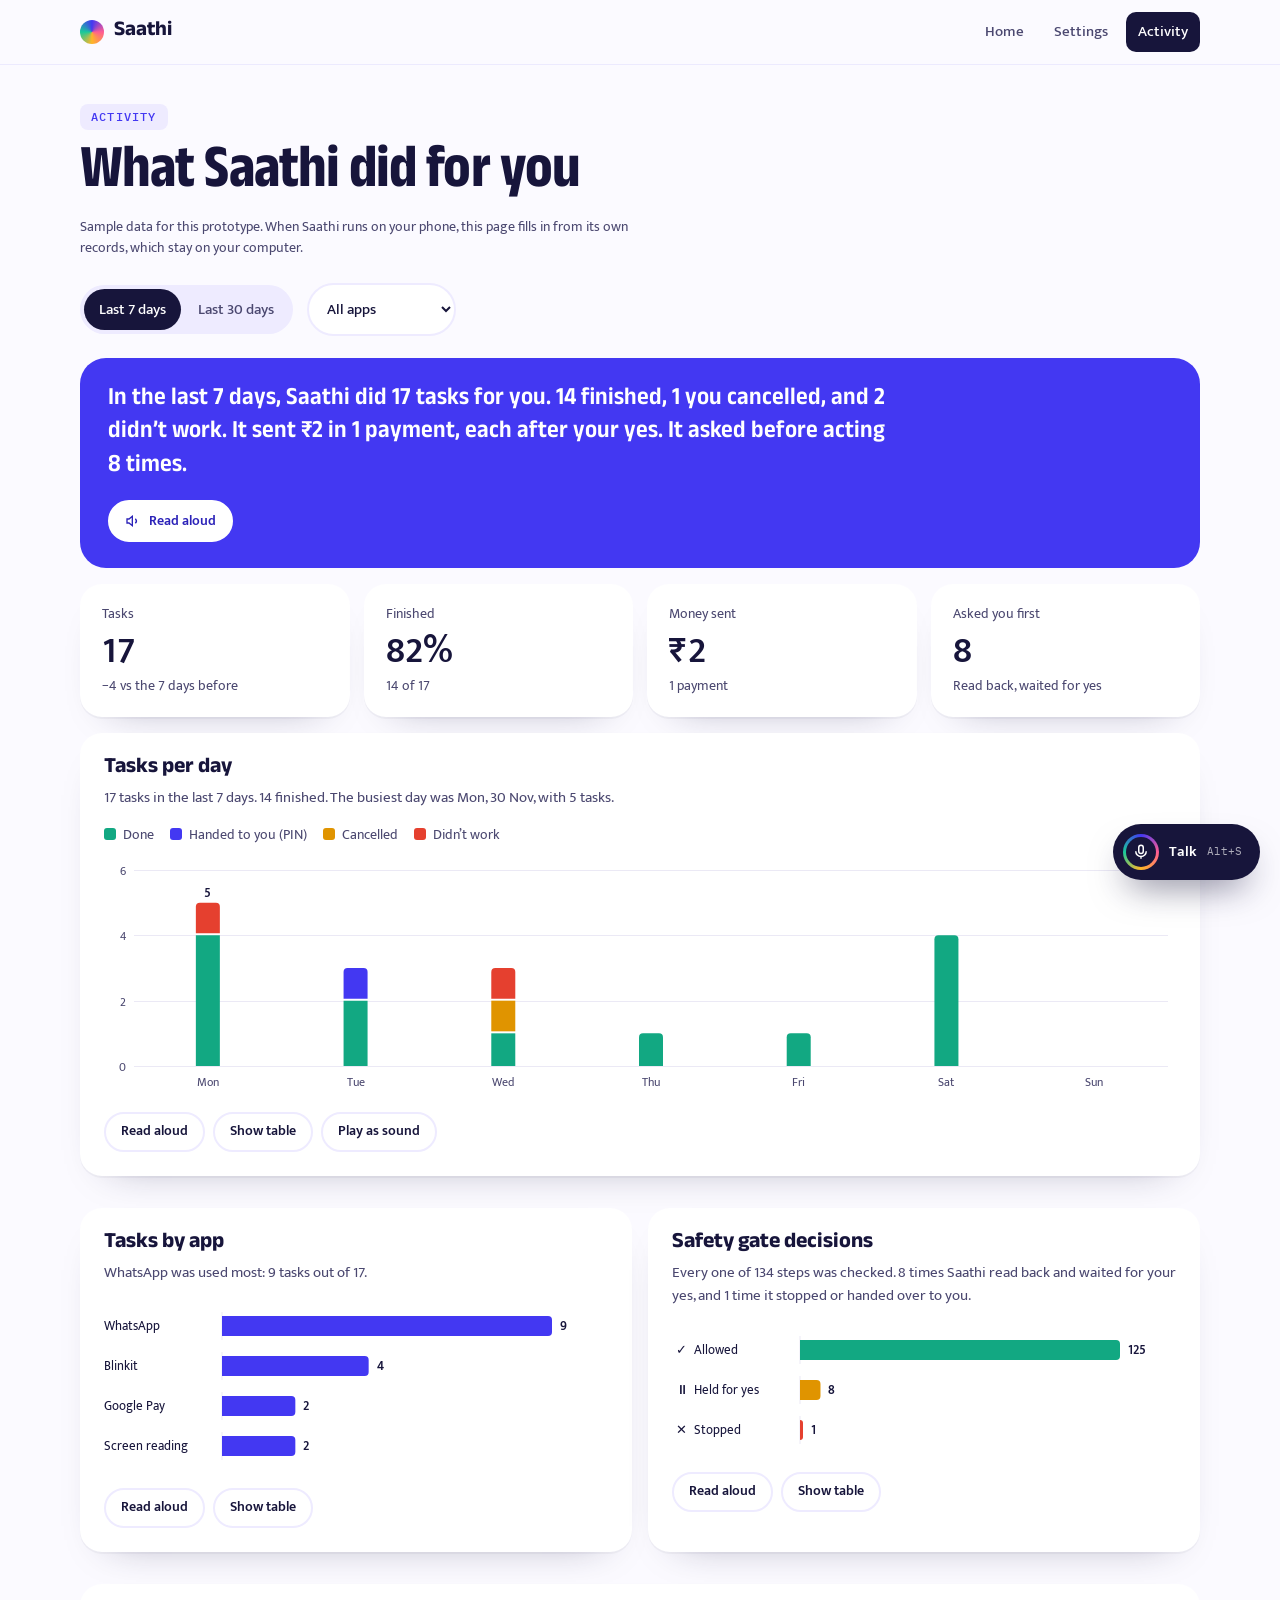
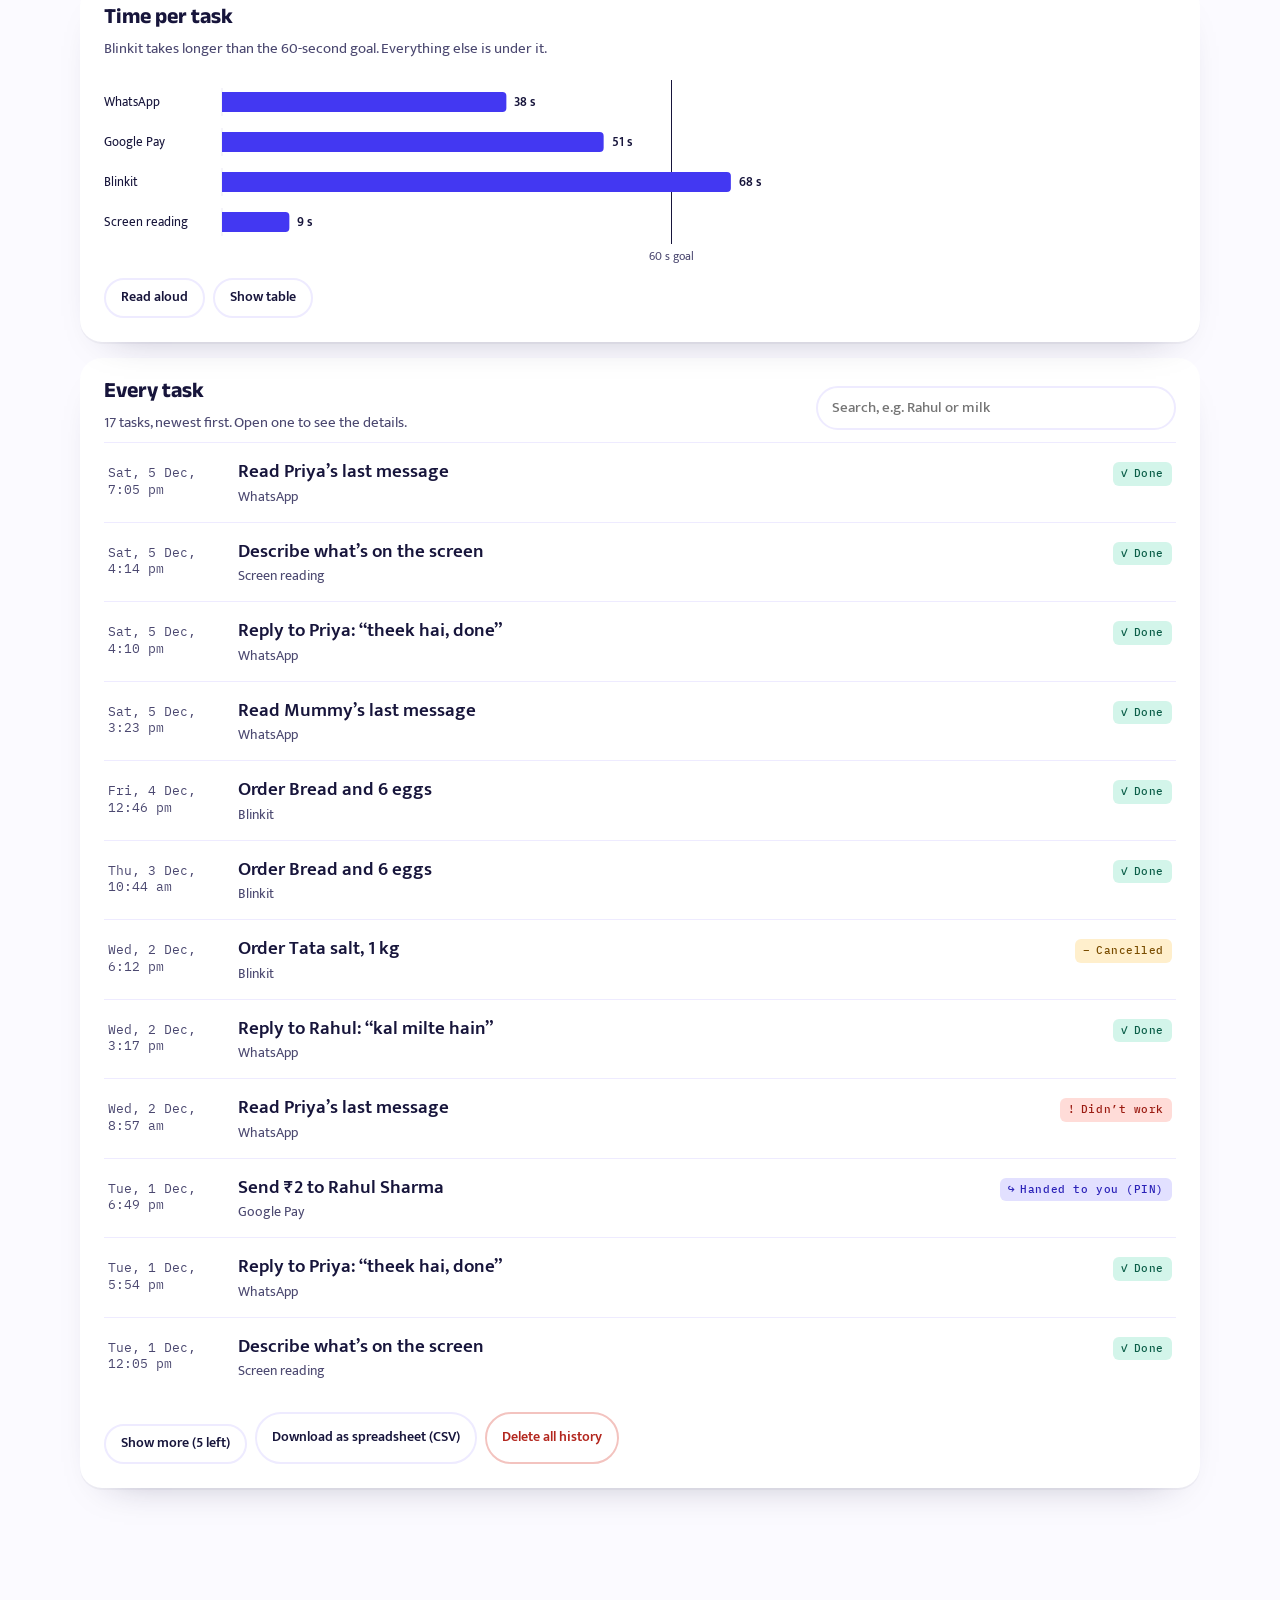
==== site/activity.html @ 5c2c320a "Blinkit cart guard, verbatim read-outs, checkout variants - safety R3: no more ADD / + taps once the" ====
<!doctype html>
<html lang="en">
<head>
<meta charset="utf-8">
<meta name="viewport" content="width=device-width, initial-scale=1">
<title>Saathi Activity</title>
<meta name="description" content="Everything Saathi did for you: tasks, payments, safety checks and time taken, with charts you can read, hear and explore by keyboard.">
<link rel="preconnect" href="https://fonts.googleapis.com">
<link rel="preconnect" href="https://fonts.gstatic.com" crossorigin>
<link href="https://fonts.googleapis.com/css2?family=Anek+Devanagari:wdth,wght@75..125,300..800&family=Mukta:wght@400;500;700&family=IBM+Plex+Mono:wght@400;500&display=swap" rel="stylesheet">
<style>
  :root {
    --paper: #fbfaff; --lilac: #eeebff; --ink: #17153b; --ink-2: #4b4870; --ink-3: #6e6b90;
    --blue: #4338f2; --blue-deep: #2b22b8; --marigold: #ffb627; --pink: #ff5c93; --mint: #19c99a; --coral: #f0473c;
    /* chart roles (validated: dataviz validate_palette.js, light, all checks pass) */
    --surface: #ffffff; --grid: #ebe9f5;
    --o-done: #12a882; --o-handed: #4338f2; --o-cancel: #e09400; --o-failed: #e5402f;
    --s-single: #4338f2;
    --f-display: "Anek Devanagari", "Mukta", system-ui, sans-serif;
    --f-body: "Mukta", system-ui, sans-serif;
    --f-mono: "IBM Plex Mono", ui-monospace, monospace;
    --r: 22px;
    --card-shadow: 0 2px 0 rgba(23,21,59,.04), 0 18px 40px -30px rgba(23,21,59,.4);
  }
  * { box-sizing: border-box; }
  body { margin: 0; background: var(--paper); color: var(--ink); font-family: var(--f-body); font-size: clamp(17px, 0.6vw + 14px, 19px); line-height: 1.55; -webkit-font-smoothing: antialiased; }
  a { color: var(--blue); text-underline-offset: 3px; }
  :focus-visible { outline: 3px solid var(--blue); outline-offset: 3px; border-radius: 8px; }
  [lang="hi"] { font-family: var(--f-display); }
  .sr-only { position: absolute; width: 1px; height: 1px; overflow: hidden; clip: rect(0 0 0 0); white-space: nowrap; }
  .skip { position: absolute; left: 16px; top: -60px; background: var(--ink); color: #fff; padding: 10px 16px; border-radius: 10px; z-index: 50; }
  .skip:focus { top: 12px; }

  header.top { position: sticky; top: 0; z-index: 20; backdrop-filter: blur(14px); -webkit-backdrop-filter: blur(14px); background: rgba(251,250,255,.88); border-bottom: 1px solid rgba(67,56,242,.08); }
  header.top .in { max-width: 1200px; margin: 0 auto; padding: 0 clamp(16px, 4vw, 40px); height: 64px; display: flex; align-items: center; justify-content: space-between; gap: 12px; }
  .mark { display: flex; align-items: center; gap: 10px; text-decoration: none; color: var(--ink); font: 700 1.3rem/1 var(--f-display); }
  .mark .dot { width: 24px; height: 24px; border-radius: 50%; background: conic-gradient(from 0deg, var(--blue), var(--pink), var(--marigold), var(--mint), var(--blue)); }
  .top nav { display: flex; gap: 6px; }
  .top nav a { text-decoration: none; color: var(--ink-2); font-weight: 500; font-size: 0.95rem; padding: 8px 12px; border-radius: 10px; }
  .top nav a:hover { background: var(--lilac); color: var(--ink); }
  .top nav a[aria-current="page"] { background: var(--ink); color: #fff; }

  main { max-width: 1200px; margin: 0 auto; padding: 36px clamp(16px, 4vw, 40px) 120px; }
  .kicker { display: inline-block; font: 500 0.75rem/1 var(--f-mono); letter-spacing: .1em; text-transform: uppercase; padding: 7px 11px; border-radius: 8px; background: var(--lilac); color: var(--blue); margin: 0 0 16px; }
  h1 { font: 700 clamp(2.4rem, 5vw, 3.8rem)/1 var(--f-display); font-variation-settings: "wdth" 84; letter-spacing: -0.015em; margin: 0 0 10px; }
  .proto { font-size: 0.85rem; color: var(--ink-2); margin: 0 0 24px; max-width: 70ch; }

  /* filters: one row, above everything they scope */
  .filters { display: flex; gap: 14px; flex-wrap: wrap; align-items: center; margin: 0 0 22px; }
  fieldset.seg { border: 0; margin: 0; padding: 0; }
  fieldset.seg legend { position: absolute; width: 1px; height: 1px; overflow: hidden; clip: rect(0 0 0 0); }
  .seg-opts { display: inline-flex; background: var(--lilac); border-radius: 999px; padding: 4px; gap: 2px; }
  .seg-opts input { position: absolute; opacity: 0; pointer-events: none; }
  .seg-opts label { padding: 9px 15px; border-radius: 999px; font-size: 0.95rem; font-weight: 500; cursor: pointer; color: var(--ink-2); white-space: nowrap; }
  .seg-opts input:checked + label { background: var(--ink); color: #fff; }
  .seg-opts input:focus-visible + label { outline: 3px solid var(--blue); outline-offset: 2px; }
  select { font: 500 0.95rem/1.2 var(--f-body); padding: 11px 14px; border-radius: 999px; border: 2px solid var(--lilac); background: #fff; color: var(--ink); }

  .btn { display: inline-flex; align-items: center; gap: 8px; font: 600 0.85rem/1 var(--f-body); padding: 11px 15px; border-radius: 999px; cursor: pointer; border: 2px solid var(--lilac); background: #fff; color: var(--ink); text-decoration: none; }
  .btn:hover { border-color: var(--blue); }
  .btn.solid { background: var(--ink); color: #fff; border-color: var(--ink); }
  .btn.on-blue { background: #fff; color: var(--blue-deep); border-color: #fff; }
  .btn.danger { color: #b3261e; border-color: #f3c3bf; }
  .btn[aria-pressed="true"] { background: var(--ink); color: #fff; border-color: var(--ink); }
  .btn svg { width: 16px; height: 16px; flex: none; }

  /* summary + tiles */
  .summary { background: var(--blue); color: #fff; border-radius: 26px; padding: 26px 28px; display: grid; gap: 16px; margin-bottom: 16px; }
  .summary p { margin: 0; font: 600 clamp(1.2rem, 2.1vw, 1.55rem)/1.35 var(--f-display); font-variation-settings: "wdth" 92; max-width: 60ch; }
  .tiles { display: grid; grid-template-columns: repeat(4, 1fr); gap: 14px; margin-bottom: 16px; }
  .tile { background: #fff; border-radius: var(--r); box-shadow: var(--card-shadow); padding: 20px 22px; }
  .tile .lbl { font-size: 0.85rem; color: var(--ink-2); }
  .tile .val { font: 600 2.3rem/1.1 var(--f-body); margin: 6px 0 4px; }
  .tile .delta { font-size: 0.85rem; color: var(--ink-2); }

  /* chart cards */
  .grid2 { display: grid; grid-template-columns: 1fr 1fr; gap: 16px; }
  .card { background: var(--surface); border-radius: var(--r); box-shadow: var(--card-shadow); padding: 24px; margin-bottom: 16px; min-width: 0; }
  .card.wide { grid-column: 1 / -1; }
  .card h2 { font: 700 1.35rem/1.15 var(--f-display); margin: 0 0 4px; }
  .card .take { margin: 0 0 16px; color: var(--ink-2); font-size: 0.95rem; }
  .legend { display: flex; flex-wrap: wrap; gap: 16px; margin: 0 0 10px; font-size: 0.85rem; color: var(--ink-2); padding: 0; list-style: none; }
  .legend i { display: inline-block; width: 12px; height: 12px; border-radius: 3px; margin-right: 7px; vertical-align: -1px; }
  .chart { position: relative; }
  .chart svg { display: block; width: 100%; height: auto; overflow: visible; }
  .chart svg:focus-visible { outline: 3px solid var(--blue); outline-offset: 6px; }
  .chart text { font-family: var(--f-body); fill: var(--ink-2); font-size: 12px; }
  .chart text.val { fill: var(--ink); font-weight: 600; font-size: 13px; paint-order: stroke; stroke: var(--surface); stroke-width: 4px; stroke-linejoin: round; }
  .chart text.cat { fill: var(--ink); font-size: 13px; }
  .chart .hit { fill: transparent; cursor: default; }
  .chart .band-hl { fill: var(--lilac); opacity: 0; }
  .chart .band-hl.on { opacity: 1; }
  .actions { display: flex; gap: 8px; flex-wrap: wrap; margin-top: 16px; }
  .empty { padding: 32px 0; text-align: center; color: var(--ink-2); }

  table.data { width: 100%; border-collapse: collapse; margin-top: 14px; font-size: 0.95rem; font-variant-numeric: tabular-nums; }
  table.data th, table.data td { text-align: left; padding: 8px 10px 8px 0; border-top: 1px solid var(--lilac); }
  table.data th { font: 500 0.7rem/1 var(--f-mono); letter-spacing: .06em; text-transform: uppercase; color: var(--ink-2); }
  table.data td.num, table.data th.num { text-align: right; }
  .tbl-wrap { overflow-x: auto; }

  .tip { position: absolute; pointer-events: none; z-index: 5; background: var(--ink); color: #fff; border-radius: 12px; padding: 10px 12px; font-size: 0.85rem; line-height: 1.35; min-width: 150px; box-shadow: 0 14px 30px -14px rgba(23,21,59,.6); opacity: 0; transition: opacity .12s ease; }
  .tip.on { opacity: 1; }
  .tip .t-h { font-weight: 600; margin-bottom: 4px; color: #d9d6ff; font-size: 0.75rem; }
  .tip .t-r { display: flex; align-items: center; gap: 8px; }
  .tip .t-r b { min-width: 2ch; text-align: right; font-weight: 700; }
  .tip .t-r i { width: 12px; height: 2px; border-radius: 1px; display: inline-block; }

  /* status rows */
  .status-row .ic { font-weight: 700; }

  /* log */
  .log-head { display: flex; gap: 12px; flex-wrap: wrap; align-items: center; justify-content: space-between; margin-bottom: 8px; }
  .log-head input { font: 500 0.95rem/1.2 var(--f-body); padding: 11px 14px; border-radius: 999px; border: 2px solid var(--lilac); min-width: 0; flex: 1 1 240px; max-width: 360px; }
  .log-head input:focus-visible { outline: none; border-color: var(--blue); box-shadow: 0 0 0 3px rgba(67,56,242,.25); }
  ol.log { list-style: none; margin: 0; padding: 0; }
  ol.log > li { border-top: 1px solid var(--lilac); }
  ol.log details summary { list-style: none; cursor: pointer; display: grid; grid-template-columns: 116px 1fr auto; gap: 14px; align-items: baseline; padding: 14px 4px; border-radius: 10px; }
  ol.log details summary::-webkit-details-marker { display: none; }
  ol.log details summary:hover { background: var(--paper); }
  ol.log time { font: 400 0.8rem/1.3 var(--f-mono); color: var(--ink-2); }
  .what b { font-weight: 600; }
  .what small { display: block; color: var(--ink-2); font-size: 0.85rem; }
  .res { font: 500 0.7rem/1 var(--f-mono); letter-spacing: .05em; padding: 6px 8px; border-radius: 6px; white-space: nowrap; display: inline-flex; gap: 5px; align-items: center; }
  .r-done { background: #d3f5ea; color: #0b5e48; }
  .r-handed { background: #e2e0ff; color: #2b22b8; }
  .r-cancelled { background: #ffefcc; color: #7a4d00; }
  .r-failed { background: #ffdcd8; color: #9b1c12; }
  .detail { margin: 0 0 14px 130px; padding: 14px 18px; background: var(--paper); border-radius: 14px; font-size: 0.95rem; display: grid; gap: 6px; }
  .detail p { margin: 0; }
  .detail span { color: var(--ink-2); }
  .more { margin-top: 12px; }

  dialog { border: 0; border-radius: 26px; padding: 30px; max-width: 460px; width: calc(100vw - 32px); color: var(--ink); box-shadow: 0 40px 80px -30px rgba(23,21,59,.6); }
  dialog::backdrop { background: rgba(23,21,59,.45); }
  dialog h2 { font: 700 1.7rem/1.1 var(--f-display); margin: 0 0 8px; }
  dialog p { color: var(--ink-2); margin: 0 0 22px; }
  dialog .row { display: flex; gap: 10px; flex-wrap: wrap; }

  @media (max-width: 960px) { .tiles { grid-template-columns: 1fr 1fr; } .grid2 { grid-template-columns: 1fr; } }
  @media (max-width: 640px) {
    .top nav a { padding: 8px 9px; font-size: 0.85rem; }
    ol.log details summary { grid-template-columns: 1fr auto; }
    ol.log time { grid-column: 1 / -1; }
    .detail { margin-left: 0; }
  }
  @media (prefers-reduced-motion: reduce) { *, *::before, *::after { transition: none !important; } }
</style>
</head>
<body>
<a class="skip" href="#main">Skip to activity</a>
<header class="top">
  <div class="in">
    <a class="mark" href="index.html"><span class="dot" aria-hidden="true"></span>Saathi</a>
    <nav aria-label="Pages">
      <a href="index.html">Home</a>
      <a href="settings.html">Settings</a>
      <a href="activity.html" aria-current="page">Activity</a>
    </nav>
  </div>
</header>

<main id="main">
  <p class="kicker">Activity</p>
  <h1>What Saathi did for you</h1>
  <p class="proto">Sample data for this prototype. When Saathi runs on your phone, this page fills in from its own records, which stay on your computer.</p>

  <div class="filters" role="group" aria-label="Filters for everything on this page">
    <fieldset class="seg">
      <legend>Time range</legend>
      <div class="seg-opts">
        <input type="radio" name="range" id="r7" value="7" checked><label for="r7">Last 7 days</label>
        <input type="radio" name="range" id="r30" value="30"><label for="r30">Last 30 days</label>
      </div>
    </fieldset>
    <label class="sr-only" for="appFilter">App</label>
    <select id="appFilter">
      <option value="all">All apps</option>
      <option>WhatsApp</option>
      <option>Google Pay</option>
      <option>Blinkit</option>
      <option>Screen reading</option>
    </select>
  </div>

  <div id="content">
    <div class="summary">
      <p id="summary"></p>
      <div><button class="btn on-blue" type="button" id="readSummary">
        <svg viewBox="0 0 24 24" fill="none" stroke="currentColor" stroke-width="2" aria-hidden="true"><path d="M11 5 6 9H3v6h3l5 4V5z"/><path d="M15.5 8.5a5 5 0 0 1 0 7"/></svg>
        Read aloud</button></div>
    </div>

    <div class="tiles" id="tiles"></div>

    <div class="grid2">
      <section class="card wide" aria-labelledby="c1-h">
        <h2 id="c1-h">Tasks per day</h2>
        <p class="take" id="c1-take"></p>
        <ul class="legend" id="c1-legend" aria-label="Legend"></ul>
        <div class="chart" id="c1"></div>
        <p class="sr-only" aria-live="polite" id="c1-live"></p>
        <div class="actions">
          <button class="btn" type="button" data-read="c1">Read aloud</button>
          <button class="btn" type="button" data-table="c1" aria-expanded="false">Show table</button>
          <button class="btn" type="button" id="sonify" aria-pressed="false">Play as sound</button>
        </div>
        <div class="tbl-wrap" id="c1-table" hidden></div>
      </section>

      <section class="card" aria-labelledby="c2-h">
        <h2 id="c2-h">Tasks by app</h2>
        <p class="take" id="c2-take"></p>
        <div class="chart" id="c2"></div>
        <div class="actions">
          <button class="btn" type="button" data-read="c2">Read aloud</button>
          <button class="btn" type="button" data-table="c2" aria-expanded="false">Show table</button>
        </div>
        <div class="tbl-wrap" id="c2-table" hidden></div>
      </section>

      <section class="card" aria-labelledby="c3-h">
        <h2 id="c3-h">Safety gate decisions</h2>
        <p class="take" id="c3-take"></p>
        <div class="chart" id="c3"></div>
        <div class="actions">
          <button class="btn" type="button" data-read="c3">Read aloud</button>
          <button class="btn" type="button" data-table="c3" aria-expanded="false">Show table</button>
        </div>
        <div class="tbl-wrap" id="c3-table" hidden></div>
      </section>

      <section class="card wide" aria-labelledby="c4-h">
        <h2 id="c4-h">Time per task</h2>
        <p class="take" id="c4-take"></p>
        <div class="chart" id="c4"></div>
        <div class="actions">
          <button class="btn" type="button" data-read="c4">Read aloud</button>
          <button class="btn" type="button" data-table="c4" aria-expanded="false">Show table</button>
        </div>
        <div class="tbl-wrap" id="c4-table" hidden></div>
      </section>
    </div>

    <section class="card" aria-labelledby="log-h" id="log">
      <div class="log-head">
        <div><h2 id="log-h">Every task</h2><p class="take" id="log-take" style="margin:0"></p></div>
        <label class="sr-only" for="search">Search tasks</label>
        <input type="search" id="search" placeholder="Search, e.g. Rahul or milk">
      </div>
      <ol class="log" id="logList"></ol>
      <div class="actions">
        <button class="btn more" type="button" id="moreBtn">Show more</button>
        <button class="btn" type="button" id="csvBtn">Download as spreadsheet (CSV)</button>
        <button class="btn danger" type="button" id="deleteBtn">Delete all history</button>
      </div>
    </section>
  </div>

  <div id="emptyAll" class="card empty" hidden>
    <h2 style="margin-bottom:8px">No activity yet</h2>
    <p>Ask Saathi to do something, like “Mummy ka last message padho”, and it will show up here.</p>
    <p><button class="btn" type="button" id="restore">Bring back the sample data (prototype only)</button></p>
  </div>
</main>

<div class="tip" id="tip" aria-hidden="true"></div>

<dialog id="confirm" aria-labelledby="cTitle" aria-describedby="cBody">
  <h2 id="cTitle"></h2>
  <p id="cBody"></p>
  <div class="row">
    <button class="btn" type="button" id="cNo" autofocus>Cancel</button>
    <button class="btn solid" type="button" id="cYes">Yes, delete</button>
  </div>
</dialog>

<script src="voice.js"></script>
<script>
(() => {
  /* ================= sample data (deterministic, labelled as sample on the page) ================= */
  function rng(seed) { return () => { seed |= 0; seed = seed + 0x6D2B79F5 | 0; let t = Math.imul(seed ^ seed >>> 15, 1 | seed); t = t + Math.imul(t ^ t >>> 7, 61 | t) ^ t; return ((t ^ t >>> 14) >>> 0) / 4294967296; }; }
  const R = rng(47);
  const pick = a => a[Math.floor(R() * a.length)];
  const between = (a, b) => Math.round(a + R() * (b - a));
  const R2 = rng(108);                 // separate stream for outcomes, so they don't correlate with task choice
  const roll = p => R2() < p;

  const KINDS = [
    { app: 'WhatsApp', kind: 'read', w: 30, steps: [4, 8], secs: [22, 45],
      make: () => { const n = pick(['Mummy', 'Rahul', 'Priya', 'Office group']); return { said: n === 'Office group' ? 'Office group mein kya aaya?' : `${n} ka last message padho`, what: n === 'Office group' ? 'Read new messages in the office group' : `Read ${n}’s last message` }; } },
    { app: 'WhatsApp', kind: 'reply', w: 16, steps: [7, 12], secs: [35, 62], hold: true,
      make: () => { const [n, m] = pick([['Mummy', 'main 7 baje aaunga'], ['Rahul', 'kal milte hain'], ['Priya', 'theek hai, done']]); return { said: `${n} ko reply karo: ${m}`, what: `Reply to ${n}: “${m}”`, readback: `${n} ko bhej rahe hain: “${m}”. Confirm?` }; } },
    { app: 'Google Pay', kind: 'pay', w: 12, steps: [8, 14], secs: [40, 75], hold: true, pin: true,
      make: () => { const [n, a] = pick([['Rahul Sharma', 1], ['Priya Verma', 5], ['Ramesh (milkman)', 10], ['Rahul Sharma', 2]]); return { said: `${n.split(' ')[0]} ko ${a} rupaye bhejo`, what: `Send ₹${a} to ${n}`, readback: `₹${a} ${n} ko bhej rahe hain. Confirm?`, amount: a }; } },
    { app: 'Blinkit', kind: 'order', w: 9, steps: [10, 18], secs: [55, 100], hold: true,
      make: () => { const [it, p, hi] = pick([['Amul milk, 1 litre', 68, 'Amul doodh 1 litre mangao'], ['Bread and 6 eggs', 95, 'Bread aur ande mangao'], ['Potatoes, 1 kg', 42, 'Aloo 1 kilo mangao'], ['Tata salt, 1 kg', 28, 'Namak mangao']]); return { said: hi, what: `Order ${it}`, readback: `${it}, total ₹${p}. Order karein?`, orderTotal: p }; } },
    { app: 'Screen reading', kind: 'summary', w: 10, steps: [1, 2], secs: [6, 12],
      make: () => ({ said: pick(['Screen pe kya hai?', 'What’s on my screen?']), what: 'Describe what’s on the screen' }) },
  ];
  const WSUM = KINDS.reduce((s, k) => s + k.w, 0);
  const pickKind = () => { let x = R() * WSUM; for (const k of KINDS) { if ((x -= k.w) < 0) return k; } return KINDS[0]; };

  function makeTasks() {
    const now = new Date(), out = [];
    for (let d = 29; d >= 0; d--) {
      const day = new Date(now.getFullYear(), now.getMonth(), now.getDate() - d);
      let count = between(1, 5) + (day.getDay() === 0 || day.getDay() === 6 ? 1 : 0);
      for (let i = 0; i < count; i++) {
        const ts = new Date(day.getTime() + (8 * 60 + between(0, 13 * 60 + 30)) * 60000);
        if (ts > now) continue;
        const k = pickKind(), base = k.make();
        let outcome;
        if (k.kind === 'read' || k.kind === 'summary') outcome = roll(0.92) ? 'done' : 'failed';
        else if (k.kind === 'reply') outcome = roll(0.82) ? 'done' : roll(0.67) ? 'cancelled' : 'failed';
        else if (k.kind === 'pay') outcome = roll(0.8) ? 'handed' : roll(0.75) ? 'cancelled' : 'failed';
        else outcome = roll(0.6) ? 'done' : roll(0.75) ? 'cancelled' : 'failed';
        const steps = between(...k.steps);
        const holds = k.hold && outcome !== 'failed' ? 1 : 0;
        let stops = k.pin && outcome === 'handed' ? 1 : 0;
        let stopNote = k.pin && outcome === 'handed' ? 'PIN screen: handed to you (R8)' : '';
        if (roll(0.04)) { stops++; stopNote = stopNote || 'Blocked a tap on “Delete” you didn’t ask for (R10)'; }
        out.push({
          ts, app: k.app, kind: k.kind, ...base, outcome, steps,
          secs: outcome === 'failed' ? between(k.secs[0], k.secs[1]) + 10 : between(...k.secs),
          holds, stops, allowed: Math.max(0, steps - holds - stops), stopNote,
          answer: holds ? (outcome === 'cancelled' ? pick(['“nahi”', 'unclear, asked again, then cancelled']) : '“haan”') : '',
          amount: outcome === 'handed' ? base.amount || 0 : 0,
        });
      }
    }
    return out.sort((a, b) => b.ts - a.ts);
  }
  const ALL_TASKS = makeTasks();

  /* ================= state, filters ================= */
  const KEY = 'saathi-settings-v1';
  const loadSettings = () => { try { return JSON.parse(localStorage.getItem(KEY)) || {}; } catch (e) { return {}; } };
  const saveSettings = s => { try { localStorage.setItem(KEY, JSON.stringify(s)); } catch (e) {} };
  let historyOn = loadSettings().history !== false;

  const OUT = [
    { key: 'done', label: 'Done', color: 'var(--o-done)', icon: '✓' },
    { key: 'handed', label: 'Handed to you (PIN)', color: 'var(--o-handed)', icon: '↪' },
    { key: 'cancelled', label: 'Cancelled', color: 'var(--o-cancel)', icon: '–' },
    { key: 'failed', label: 'Didn’t work', color: 'var(--o-failed)', icon: '!' },
  ];
  const OUT_BY = Object.fromEntries(OUT.map(o => [o.key, o]));
  const APPS = ['WhatsApp', 'Google Pay', 'Blinkit', 'Screen reading'];
  let range = 7, appSel = 'all';
  const dayStart = d => new Date(d.getFullYear(), d.getMonth(), d.getDate());
  const today = dayStart(new Date());
  const days = n => Array.from({ length: n }, (_, i) => new Date(today.getFullYear(), today.getMonth(), today.getDate() - (n - 1 - i)));
  const inRange = (t, n, offset = 0) => { const start = new Date(today.getFullYear(), today.getMonth(), today.getDate() - (n - 1) - offset); const end = new Date(today.getFullYear(), today.getMonth(), today.getDate() + 1 - offset); return t.ts >= start && t.ts < end; };
  const filtered = (offset = 0) => historyOn ? ALL_TASKS.filter(t => inRange(t, range, offset) && (appSel === 'all' || t.app === appSel)) : [];
  const fmtDay = d => d.toLocaleDateString('en-IN', { weekday: 'short', day: 'numeric', month: 'short' });
  const fmtDayShort = d => range === 7 ? d.toLocaleDateString('en-IN', { weekday: 'short' }) : d.toLocaleDateString('en-IN', { day: 'numeric', month: 'short' });
  const fmtTime = d => d.toLocaleTimeString('en-IN', { hour: 'numeric', minute: '2-digit' });
  const median = a => { if (!a.length) return 0; const s = [...a].sort((x, y) => x - y), m = s.length >> 1; return s.length % 2 ? s[m] : Math.round((s[m - 1] + s[m]) / 2); };
  const plural = (n, w) => `${n} ${w}${n === 1 ? '' : 's'}`;
  const rangeWords = () => range === 7 ? 'in the last 7 days' : 'in the last 30 days';

  /* ================= svg helpers ================= */
  const NS = 'http://www.w3.org/2000/svg';
  const el = (tag, attrs = {}, parent) => { const e = document.createElementNS(NS, tag); for (const k in attrs) e.setAttribute(k, attrs[k]); if (parent) parent.appendChild(e); return e; };
  const txt = (parent, x, y, s, cls, anchor = 'start') => { const t = el('text', { x, y, class: cls || '', 'text-anchor': anchor }, parent); t.textContent = s; return t; };
  // bar with a 4px rounded data-end, square at the baseline
  function colPath(x, y, w, h, r, roundTop) { r = Math.min(r, h, w / 2); if (!roundTop || h <= 0) return `M${x},${y}h${w}v${h}h${-w}z`; return `M${x},${y + h}V${y + r}Q${x},${y} ${x + r},${y}H${x + w - r}Q${x + w},${y} ${x + w},${y + r}V${y + h}Z`; }
  function barPath(x, y, w, h, r) { r = Math.min(r, w, h / 2); if (w <= 0) return ''; return `M${x},${y}H${x + w - r}Q${x + w},${y} ${x + w},${y + r}V${y + h - r}Q${x + w},${y + h} ${x + w - r},${y + h}H${x}Z`; }

  const tip = document.getElementById('tip');
  function showTip(container, x, y, head, rows) {
    tip.innerHTML = '';
    const h = document.createElement('div'); h.className = 't-h'; h.textContent = head; tip.appendChild(h);
    rows.forEach(r => { const d = document.createElement('div'); d.className = 't-r'; const b = document.createElement('b'); b.textContent = r.v; const i = document.createElement('i'); i.style.background = r.c || 'transparent'; const s = document.createElement('span'); s.textContent = r.l; d.append(b, i, s); tip.appendChild(d); });
    const box = container.getBoundingClientRect();
    tip.classList.add('on');
    const tw = tip.offsetWidth, th = tip.offsetHeight;
    let left = box.left + scrollX + x + 14, top = box.top + scrollY + y - th - 10;
    if (left + tw > scrollX + document.documentElement.clientWidth - 8) left = box.left + scrollX + x - tw - 14;
    if (top < scrollY + 70) top = box.top + scrollY + y + 14;
    tip.style.left = left + 'px'; tip.style.top = top + 'px';
  }
  const hideTip = () => tip.classList.remove('on');

  function tableHTML(cols, rows) {
    const t = document.createElement('table'); t.className = 'data';
    const thead = t.createTHead().insertRow();
    cols.forEach((c, i) => { const th = document.createElement('th'); th.scope = 'col'; th.textContent = c; if (i) th.className = 'num'; thead.appendChild(th); });
    const tb = t.createTBody();
    rows.forEach(r => { const tr = tb.insertRow(); r.forEach((v, i) => { const td = tr.insertCell(); td.textContent = v; if (i) td.className = 'num'; }); });
    return t;
  }

  /* ================= chart 1: tasks per day, stacked by outcome ================= */
  const readText = {};
  let dayTotals = [];
  function chart1(tasks) {
    const box = document.getElementById('c1'); box.innerHTML = '';
    const ds = days(range);
    const data = ds.map(d => { const row = { d, total: 0 }; OUT.forEach(o => row[o.key] = 0); tasks.forEach(t => { if (dayStart(t.ts).getTime() === d.getTime()) { row[t.outcome]++; row.total++; } }); return row; });
    dayTotals = data.map(r => r.total);
    const W = Math.max(300, box.clientWidth), H = 240, m = { t: 14, r: 8, b: 30, l: 30 };
    const svg = el('svg', { viewBox: `0 0 ${W} ${H}`, width: W, height: H, role: 'group', tabindex: 0, 'aria-label': `Tasks per day chart, ${rangeWords()}. Use the left and right arrow keys to hear each day.` }, box);
    const iw = W - m.l - m.r, ih = H - m.t - m.b;
    const peakV = Math.max(1, ...data.map(r => r.total));
    const stepV = Math.max(1, Math.ceil(peakV / 4));          // whole-number ticks
    const max = stepV * Math.ceil(peakV / stepV);
    const y = v => m.t + ih - (v / max) * ih;
    for (let v = 0; v <= max; v += stepV) { const yy = Math.round(y(v)) + 0.5; el('line', { x1: m.l, x2: W - m.r, y1: yy, y2: yy, stroke: 'var(--grid)', 'stroke-width': 1 }, svg); txt(svg, m.l - 8, yy + 4, String(v), '', 'end'); }
    const band = iw / data.length, bw = Math.min(24, band * 0.62);
    const hls = [];
    data.forEach((r, i) => {
      const cx = m.l + band * i + band / 2;
      const hl = el('rect', { x: m.l + band * i + 1, y: m.t, width: band - 2, height: ih, rx: 6, class: 'band-hl' }, svg); hls.push(hl);
      let acc = 0;
      const segs = OUT.filter(o => r[o.key] > 0);
      segs.forEach((o, si) => {
        const h0 = (r[o.key] / max) * ih;
        const top = si === segs.length - 1;
        const yTop = y(acc + r[o.key]);
        const gap = si > 0 ? 2 : 0;   // 2px surface gap between stacked segments
        el('path', { d: colPath(cx - bw / 2, yTop, bw, Math.max(0, h0 - gap), 4, top), fill: o.color }, svg);
        acc += r[o.key];
      });
      const every = range === 7 ? 1 : 5;
      if (i % every === 0 || i === data.length - 1) txt(svg, cx, H - 10, fmtDayShort(r.d), '', 'middle');
    });
    // label the busiest day only (selective direct label)
    const peak = data.reduce((a, b) => (b.total > a.total ? b : a), data[0]);
    if (peak.total) { const pi = data.indexOf(peak); txt(svg, m.l + band * pi + band / 2, y(peak.total) - 6, String(peak.total), 'val', 'middle'); }
    const rowsFor = r => [{ v: r.total, l: 'tasks in total' }, ...OUT.map(o => ({ v: r[o.key], l: o.label, c: o.color }))];
    const sayDay = r => `${fmtDay(r.d)}: ${plural(r.total, 'task')}` + (r.total ? '. ' + OUT.filter(o => r[o.key]).map(o => `${r[o.key]} ${o.label.toLowerCase()}`).join(', ') : '') + '.';
    let focusI = data.length - 1;
    const focusDay = (i, fromKey) => { focusI = i; hls.forEach((h, j) => h.classList.toggle('on', j === i)); const r = data[i]; const bx = m.l + band * i + band / 2; showTip(box, bx * (box.clientWidth / W), y(Math.max(r.total, 0)) * (box.clientWidth / W), fmtDay(r.d), rowsFor(r)); if (fromKey) document.getElementById('c1-live').textContent = sayDay(r); };
    const hit = el('rect', { x: m.l, y: m.t, width: iw, height: ih + m.b, class: 'hit' }, svg);
    hit.addEventListener('pointermove', e => { const pt = (e.offsetX / box.clientWidth) * W; const i = Math.max(0, Math.min(data.length - 1, Math.floor((pt - m.l) / band))); focusDay(i); });
    hit.addEventListener('pointerleave', () => { hideTip(); hls.forEach(h => h.classList.remove('on')); });
    svg.addEventListener('focus', () => focusDay(focusI, true));
    svg.addEventListener('blur', () => { hideTip(); hls.forEach(h => h.classList.remove('on')); });
    svg.addEventListener('keydown', e => {
      if (e.key === 'ArrowRight' || e.key === 'ArrowLeft') { e.preventDefault(); focusDay(Math.max(0, Math.min(data.length - 1, focusI + (e.key === 'ArrowRight' ? 1 : -1))), true); }
      if (e.key === 'Home') { e.preventDefault(); focusDay(0, true); }
      if (e.key === 'End') { e.preventDefault(); focusDay(data.length - 1, true); }
    });

    const total = tasks.length, busiest = peak.total ? `The busiest day was ${fmtDay(peak.d)}, with ${plural(peak.total, 'task')}.` : '';
    const ok = tasks.filter(t => t.outcome === 'done' || t.outcome === 'handed').length;
    document.getElementById('c1-take').textContent = total ? `${plural(total, 'task')} ${rangeWords()}. ${ok} finished. ${busiest}` : `No tasks ${rangeWords()}.`;
    readText.c1 = document.getElementById('c1-take').textContent;
    const lg = document.getElementById('c1-legend'); lg.innerHTML = '';
    OUT.forEach(o => { const li = document.createElement('li'); const i = document.createElement('i'); i.style.background = o.color; li.append(i, document.createTextNode(o.label)); lg.appendChild(li); });
    const tw = document.getElementById('c1-table'); tw.innerHTML = '';
    tw.appendChild(tableHTML(['Day', 'Total', ...OUT.map(o => o.label)], data.map(r => [fmtDay(r.d), r.total, ...OUT.map(o => r[o.key])])));
  }

  /* ================= chart 2: tasks by app (single series) ================= */
  function hbars(boxId, rows, opts = {}) {
    const box = document.getElementById(boxId); box.innerHTML = '';
    const W = Math.max(280, box.clientWidth), rowH = 40, m = { t: opts.top || 6, r: 56, b: opts.bottom || 6, l: opts.labelW || 118 };
    const H = m.t + rows.length * rowH + m.b;
    const svg = el('svg', { viewBox: `0 0 ${W} ${H}`, width: W, height: H, role: 'img', 'aria-label': opts.aria }, box);
    const iw = W - m.l - m.r;
    const max = opts.max || Math.max(1, ...rows.map(r => r.v));
    if (opts.ref) {
      const rx = Math.round(m.l + (opts.ref.v / max) * iw) + 0.5;
      el('line', { x1: rx, x2: rx, y1: m.t - 2, y2: H - m.b + 2, stroke: 'var(--ink)', 'stroke-width': 1 }, svg);
      txt(svg, rx, H - 2 + (opts.bottom ? 0 : 0), opts.ref.label, '', 'middle');
    }
    rows.forEach((r, i) => {
      const cy = m.t + i * rowH + rowH / 2, bh = 20;
      el('line', { x1: m.l, x2: m.l, y1: cy - rowH / 2 + 6, y2: cy + rowH / 2 - 6, stroke: 'var(--grid)', 'stroke-width': 1 }, svg);
      if (r.icon) txt(svg, 4, cy + 4, r.icon, 'cat');
      txt(svg, r.icon ? 22 : 0, cy + 4, r.label, 'cat');
      const w = Math.max(r.v ? 3 : 0, (r.v / max) * iw);
      el('path', { d: barPath(m.l, cy - bh / 2, w, bh, 4), fill: r.color || 'var(--s-single)' }, svg);
      txt(svg, m.l + w + 8, cy + 4, r.display ?? String(r.v), 'val');
      const hit = el('rect', { x: 0, y: cy - rowH / 2, width: W, height: rowH, class: 'hit' }, svg);
      hit.addEventListener('pointermove', () => showTip(box, (m.l + w) * (box.clientWidth / W), (cy - bh / 2) * (box.clientWidth / W), r.label, r.tip || [{ v: r.display ?? r.v, l: opts.unit || '' }]));
      hit.addEventListener('pointerleave', hideTip);
    });
  }

  function chart2(tasks) {
    const rows = APPS.map(a => ({ label: a, v: tasks.filter(t => t.app === a).length })).filter(r => appSel === 'all' || r.label === appSel).sort((a, b) => b.v - a.v);
    hbars('c2', rows, { aria: 'Tasks by app: ' + rows.map(r => `${r.label} ${r.v}`).join(', '), unit: 'tasks' });
    const top = rows[0];
    document.getElementById('c2-take').textContent = tasks.length ? (appSel === 'all' ? `${top.label} was used most: ${plural(top.v, 'task')} out of ${tasks.length}.` : `${plural(top.v, 'task')} in ${top.label} ${rangeWords()}.`) : `No tasks ${rangeWords()}.`;
    readText.c2 = document.getElementById('c2-take').textContent + ' ' + rows.map(r => `${r.label}: ${r.v}.`).join(' ');
    const tw = document.getElementById('c2-table'); tw.innerHTML = '';
    tw.appendChild(tableHTML(['App', 'Tasks'], rows.map(r => [r.label, r.v])));
  }

  /* ================= chart 3: safety gate decisions (status: icon + label + color) ================= */
  function chart3(tasks) {
    const a = tasks.reduce((s, t) => s + t.allowed, 0), h = tasks.reduce((s, t) => s + t.holds, 0), s = tasks.reduce((x, t) => x + t.stops, 0);
    const rows = [
      { label: 'Allowed', icon: '✓', v: a, color: 'var(--o-done)', tip: [{ v: a, l: 'steps went ahead' }] },
      { label: 'Held for yes', icon: '⏸', v: h, color: 'var(--o-cancel)', tip: [{ v: h, l: 'read back, waited for you' }] },
      { label: 'Stopped', icon: '✕', v: s, color: 'var(--o-failed)', tip: [{ v: s, l: 'blocked or handed to you' }] },
    ];
    hbars('c3', rows, { aria: `Safety gate decisions: ${a} allowed, ${h} held for your yes, ${s} stopped.`, labelW: 128 });
    const total = a + h + s;
    document.getElementById('c3-take').textContent = total ? `Every one of ${total} steps was checked. ${plural(h, 'time')} Saathi read back and waited for your yes, and ${plural(s, 'time')} it stopped or handed over to you.` : `No steps ${rangeWords()}.`;
    readText.c3 = document.getElementById('c3-take').textContent;
    const tw = document.getElementById('c3-table'); tw.innerHTML = '';
    tw.appendChild(tableHTML(['Decision', 'Steps'], rows.map(r => [r.label, r.v])));
  }

  /* ================= chart 4: median time per task, by app, vs 60s goal ================= */
  function chart4(tasks) {
    const rows = APPS.filter(a => appSel === 'all' || a === appSel).map(a => { const ts = tasks.filter(t => t.app === a && t.outcome !== 'failed').map(t => t.secs); return { label: a, v: median(ts), n: ts.length }; }).filter(r => r.n);
    rows.forEach(r => { r.display = r.v + ' s'; r.tip = [{ v: r.v + ' s', l: 'typical (median) time' }, { v: r.n, l: 'tasks counted' }]; });
    hbars('c4', rows, { aria: 'Typical time per task: ' + rows.map(r => `${r.label} ${r.v} seconds`).join(', ') + '. Goal: 60 seconds.', max: 120, ref: { v: 60, label: '60 s goal' }, bottom: 20 });
    const over = rows.filter(r => r.v > 60);
    document.getElementById('c4-take').textContent = rows.length ? (over.length ? `${over.map(r => r.label).join(' and ')} ${over.length === 1 ? 'takes' : 'take'} longer than the 60-second goal. Everything else is under it.` : 'Every app finishes under the 60-second goal.') : `No finished tasks ${rangeWords()}.`;
    readText.c4 = document.getElementById('c4-take').textContent + ' ' + rows.map(r => `${r.label}: about ${r.v} seconds.`).join(' ');
    const tw = document.getElementById('c4-table'); tw.innerHTML = '';
    tw.appendChild(tableHTML(['App', 'Typical time (s)', 'Tasks counted'], rows.map(r => [r.label, r.v, r.n])));
  }

  /* ================= summary + tiles ================= */
  function summary(tasks) {
    const prev = range === 7 && historyOn ? ALL_TASKS.filter(t => inRange(t, 7, 7) && (appSel === 'all' || t.app === appSel)) : null;
    const ok = tasks.filter(t => t.outcome === 'done' || t.outcome === 'handed').length;
    const cancelled = tasks.filter(t => t.outcome === 'cancelled').length;
    const failed = tasks.filter(t => t.outcome === 'failed').length;
    const pays = tasks.filter(t => t.amount > 0), money = pays.reduce((s, t) => s + t.amount, 0);
    const asked = tasks.reduce((s, t) => s + t.holds, 0);
    const scope = appSel === 'all' ? '' : ` in ${appSel}`;
    document.getElementById('summary').textContent = tasks.length
      ? `${rangeWords()[0].toUpperCase() + rangeWords().slice(1)}, Saathi did ${plural(tasks.length, 'task')} for you${scope}. ${ok} finished, ${cancelled} you cancelled, and ${failed} didn’t work.` + (pays.length ? ` It sent ₹${money} in ${plural(pays.length, 'payment')}, each after your yes.` : '') + (asked ? ` It asked before acting ${plural(asked, 'time')}.` : '')
      : `No activity ${rangeWords()}${scope}.`;
    const pct = tasks.length ? Math.round((ok / tasks.length) * 100) : 0;
    const delta = prev ? (() => { const d = tasks.length - prev.length; return d === 0 ? 'Same as the 7 days before' : `${d > 0 ? '+' : '−'}${Math.abs(d)} vs the 7 days before`; })() : 'Over the whole range';
    const tiles = [
      { lbl: 'Tasks', val: tasks.length, delta },
      { lbl: 'Finished', val: pct + '%', delta: `${ok} of ${tasks.length}` },
      { lbl: 'Money sent', val: '₹' + money.toLocaleString('en-IN'), delta: plural(pays.length, 'payment') },
      { lbl: 'Asked you first', val: asked, delta: 'Read back, waited for yes' },
    ];
    const box = document.getElementById('tiles'); box.innerHTML = '';
    tiles.forEach(t => { const d = document.createElement('div'); d.className = 'tile'; d.innerHTML = '<div class="lbl"></div><div class="val"></div><div class="delta"></div>'; d.querySelector('.lbl').textContent = t.lbl; d.querySelector('.val').textContent = t.val; d.querySelector('.delta').textContent = t.delta; box.appendChild(d); });
  }

  /* ================= log ================= */
  let shown = 12, query = '';
  function renderLog(tasks) {
    const q = query.trim().toLowerCase();
    const list = q ? tasks.filter(t => [t.what, t.said, t.app, OUT_BY[t.outcome].label].join(' ').toLowerCase().includes(q)) : tasks;
    document.getElementById('log-take').textContent = q ? `${plural(list.length, 'task')} match “${query.trim()}”.` : `${plural(list.length, 'task')}, newest first. Open one to see the details.`;
    const ol = document.getElementById('logList'); ol.innerHTML = '';
    list.slice(0, shown).forEach(t => {
      const li = document.createElement('li');
      const o = OUT_BY[t.outcome];
      li.innerHTML = `<details><summary><time></time><span class="what"><b></b><small></small></span><span class="res r-${t.outcome}"><span aria-hidden="true">${o.icon}</span><span class="rl"></span></span></summary><div class="detail"></div></details>`;
      const time = li.querySelector('time'); time.dateTime = t.ts.toISOString(); time.textContent = `${fmtDay(t.ts)}, ${fmtTime(t.ts)}`;
      li.querySelector('.what b').textContent = t.what;
      li.querySelector('.what small').textContent = t.app;
      li.querySelector('.rl').textContent = o.label;
      const det = li.querySelector('.detail');
      const add = (k, v, hi) => { const p = document.createElement('p'); const s = document.createElement('span'); s.textContent = k + ': '; const val = document.createElement(hi ? 'q' : 'b'); if (hi) val.lang = 'hi'; val.textContent = v; p.append(s, val); det.appendChild(p); };
      add('You said', t.said, true);
      if (t.readback) add('Saathi read back', t.readback, true);
      if (t.answer) add('Your answer', t.answer);
      if (t.stopNote) add('Safety gate', t.stopNote);
      if (t.outcome === 'failed') add('What happened', 'Stopped after 3 steps in a row didn’t change the screen, and told you');
      add('Steps', `${t.steps} (${t.allowed} allowed, ${t.holds} held, ${t.stops} stopped)`);
      add('Time taken', `${t.secs} seconds`);
      ol.appendChild(li);
    });
    if (!list.length) ol.innerHTML = '<li class="empty">No tasks match. Try another word, or change the filters above.</li>';
    const more = document.getElementById('moreBtn');
    more.hidden = list.length <= shown;
    more.textContent = `Show more (${Math.max(0, list.length - shown)} left)`;
  }

  /* ================= render all ================= */
  let lastTasks = [];
  function render() {
    const tasks = filtered();
    lastTasks = tasks;
    document.getElementById('content').hidden = !historyOn;
    document.getElementById('emptyAll').hidden = historyOn;
    if (!historyOn) return;
    summary(tasks); chart1(tasks); chart2(tasks); chart3(tasks); chart4(tasks); renderLog(tasks);
  }

  document.querySelectorAll('input[name="range"]').forEach(r => r.addEventListener('change', () => { range = +r.value; shown = 12; render(); }));
  document.getElementById('appFilter').addEventListener('change', e => { appSel = e.target.value; shown = 12; render(); });
  document.getElementById('search').addEventListener('input', e => { query = e.target.value; shown = 12; renderLog(lastTasks); });
  document.getElementById('moreBtn').addEventListener('click', () => { shown += 12; renderLog(lastTasks); });
  let rt; addEventListener('resize', () => { clearTimeout(rt); rt = setTimeout(render, 150); });

  /* ================= read aloud, tables, sound ================= */
  const synth = window.speechSynthesis;
  function speak(text) {
    if (!synth) return Promise.resolve();
    synth.cancel();
    return new Promise(res => { const u = new SpeechSynthesisUtterance(text); u.lang = 'en-IN'; const v = synth.getVoices().find(v => v.lang === 'en-IN'); if (v) u.voice = v; u.onend = res; u.onerror = res; synth.speak(u); });
  }
  document.getElementById('readSummary').addEventListener('click', () => speak(document.getElementById('summary').textContent));
  document.querySelectorAll('[data-read]').forEach(b => b.addEventListener('click', () => speak(readText[b.dataset.read] || '')));
  document.querySelectorAll('[data-table]').forEach(b => b.addEventListener('click', () => {
    const t = document.getElementById(b.dataset.table + '-table');
    t.hidden = !t.hidden;
    b.setAttribute('aria-expanded', String(!t.hidden));
    b.textContent = t.hidden ? 'Show table' : 'Hide table';
  }));

  // sonification: one tone per day, higher pitch = more tasks
  const son = document.getElementById('sonify');
  let audio = null, playingSound = false;
  async function playSound() {
    if (playingSound) { playingSound = false; son.setAttribute('aria-pressed', 'false'); son.textContent = 'Play as sound'; if (audio) audio.close(); audio = null; return; }
    const Ctx = window.AudioContext || window.webkitAudioContext;
    if (!Ctx) return speak('Sound isn’t supported in this browser.');
    playingSound = true; son.setAttribute('aria-pressed', 'true'); son.textContent = 'Stop sound';
    await speak(`Each tone is one day, oldest first. Higher tones mean more tasks. The highest day had ${Math.max(...dayTotals)}.`);
    if (!playingSound) return;
    audio = new Ctx();
    const max = Math.max(1, ...dayTotals), step = range === 7 ? 0.42 : 0.22;
    dayTotals.forEach((v, i) => {
      const o = audio.createOscillator(), g = audio.createGain(), t0 = audio.currentTime + 0.1 + i * step;
      o.type = v ? 'sine' : 'triangle';
      o.frequency.value = v ? 300 + (v / max) * 600 : 180;
      g.gain.setValueAtTime(0, t0); g.gain.linearRampToValueAtTime(v ? 0.22 : 0.08, t0 + 0.02); g.gain.exponentialRampToValueAtTime(0.001, t0 + step * 0.85);
      o.connect(g).connect(audio.destination); o.start(t0); o.stop(t0 + step);
    });
    setTimeout(() => { if (playingSound) playSound(); }, (0.2 + dayTotals.length * step) * 1000);
  }
  son.addEventListener('click', playSound);

  /* ================= csv, delete, restore ================= */
  document.getElementById('csvBtn').addEventListener('click', () => {
    const esc = v => `"${String(v).replace(/"/g, '""')}"`;
    const lines = [['Date', 'Time', 'App', 'Task', 'You said', 'Result', 'Steps', 'Seconds', 'Amount (₹)'].map(esc).join(',')]
      .concat(lastTasks.map(t => [t.ts.toLocaleDateString('en-IN'), fmtTime(t.ts), t.app, t.what, t.said, OUT_BY[t.outcome].label, t.steps, t.secs, t.amount || ''].map(esc).join(',')));
    const url = URL.createObjectURL(new Blob(['﻿' + lines.join('\n')], { type: 'text/csv' }));
    const a = document.createElement('a'); a.href = url; a.download = 'saathi-activity.csv'; a.click();
    setTimeout(() => URL.revokeObjectURL(url), 1000);
  });
  const dlg = document.getElementById('confirm');
  document.getElementById('deleteBtn').addEventListener('click', () => {
    document.getElementById('cTitle').textContent = 'Delete all history?';
    document.getElementById('cBody').textContent = 'This removes the list of everything Saathi did, including saved screen recordings on this computer. You can’t get it back.';
    dlg.showModal(); document.getElementById('cNo').focus();
  });
  document.getElementById('cNo').addEventListener('click', () => dlg.close());
  document.getElementById('cYes').addEventListener('click', () => {
    dlg.close();
    const s = loadSettings(); s.history = false; saveSettings(s);
    historyOn = false; render();
    document.getElementById('restore').focus();
    speak('History deleted.');
  });
  document.getElementById('restore').addEventListener('click', () => {
    const s = loadSettings(); s.history = true; saveSettings(s);
    historyOn = true; render();
    document.getElementById('summary').focus?.();
  });

  render();

  /* ================= voice commands (see voice.js) ================= */
  const V = window.SaathiVoice;
  if (!V) return;
  const { has, goTo } = V;
  V.watchDialog(dlg, document.getElementById('cYes'), document.getElementById('cNo'));
  const setRange = n => { const r = document.getElementById('r' + n); r.checked = true; r.dispatchEvent(new Event('change', { bubbles: true })); };
  const setApp = a => { const s = document.getElementById('appFilter'); s.value = a; s.dispatchEvent(new Event('change')); };
  const APP_WORDS = [['WhatsApp', ['whatsapp', 'whats app', 'व्हाट्सएप']], ['Google Pay', ['google pay', 'gpay', 'g pay', 'payments', 'गूगल पे']], ['Blinkit', ['blinkit', 'blink it', 'groceries', 'ब्लिंकिट']], ['Screen reading', ['screen reading', 'screen']]];
  const CHARTS = [['c1', ['per day', 'daily', 'tasks per day', 'roz']], ['c2', ['by app', 'apps', 'which app']], ['c3', ['safety', 'gate', 'suraksha', 'सुरक्षा']], ['c4', ['time', 'how long', 'speed', 'kitna time', 'samay']]];
  V.register([
    { match: t => has(t, ['settings', 'setting', 'सेटिंग्स']), run: () => { setTimeout(() => { location.href = 'settings.html'; }, 1300); return 'Opening settings.'; } },
    { match: t => has(t, ['home', 'main site', 'website']), run: () => { setTimeout(() => { location.href = 'index.html'; }, 1300); return 'Going to the Saathi site.'; } },
    { match: t => has(t, ['delete', 'clear', 'mitao', 'मिटाओ']), run: () => { document.getElementById('deleteBtn').click(); return null; } },
    { match: t => has(t, ['30 days', 'thirty days', 'month', 'mahina', 'महीना', '30 din']), run: () => { setRange(30); return document.getElementById('summary').textContent; } },
    { match: t => has(t, ['7 days', 'seven days', 'week', 'hafta', 'हफ़्ता', '7 din']), run: () => { setRange(7); return document.getElementById('summary').textContent; } },
    { match: t => has(t, ['all apps', 'every app', 'sab apps', 'sabhi']), run: () => { setApp('all'); return document.getElementById('summary').textContent; } },
    { match: t => has(t, ['sound', 'awaaz mein', 'play chart', 'tones']), run: () => { document.getElementById('c1-h').scrollIntoView({ behavior: 'smooth', block: 'center' }); son.click(); return null; } },
    { match: t => has(t, ['last task', 'latest', 'most recent', 'aakhri', 'आख़िरी', 'last kya']), run: () => { const x = lastTasks[0]; if (!x) return 'There are no tasks in this range.'; return `${fmtDay(x.ts)}, ${fmtTime(x.ts)}. ${x.what}. Result: ${OUT_BY[x.outcome].label}.`; } },
    { match: t => { const m = t.match(/^(?:search|find|dhundo|खोजो)\s+(?:for\s+)?(.+)$/); return m ? m[1] : null; }, run: q => { const s = document.getElementById('search'); s.value = q; s.dispatchEvent(new Event('input')); goTo('log-h'); return document.getElementById('log-take').textContent; } },
    { match: t => APP_WORDS.find(([, w]) => has(t, w)), run: (a) => { setApp(a[0]); return document.getElementById('summary').textContent; } },
    { match: t => CHARTS.find(([, w]) => has(t, w)), run: c => { goTo(c[0] + '-h'); return readText[c[0]]; } },
    { match: t => has(t, ['summary', 'overview', 'kya kiya', 'क्या किया', 'read', 'padho', 'पढ़ो']), run: () => document.getElementById('summary').textContent },
    { match: t => has(t, ['log', 'every task', 'list', 'history']), run: () => { goTo('log-h'); return document.getElementById('log-take').textContent; } },
  ]);
  V.setHelp(() => 'You can say: read summary. Last 30 days, or last 7 days. Only WhatsApp, or all apps. Tasks per day, safety, or time. Play as sound. Last task. Search Rahul. Delete history. Or open settings.');
})();
</script>
</body>
</html>
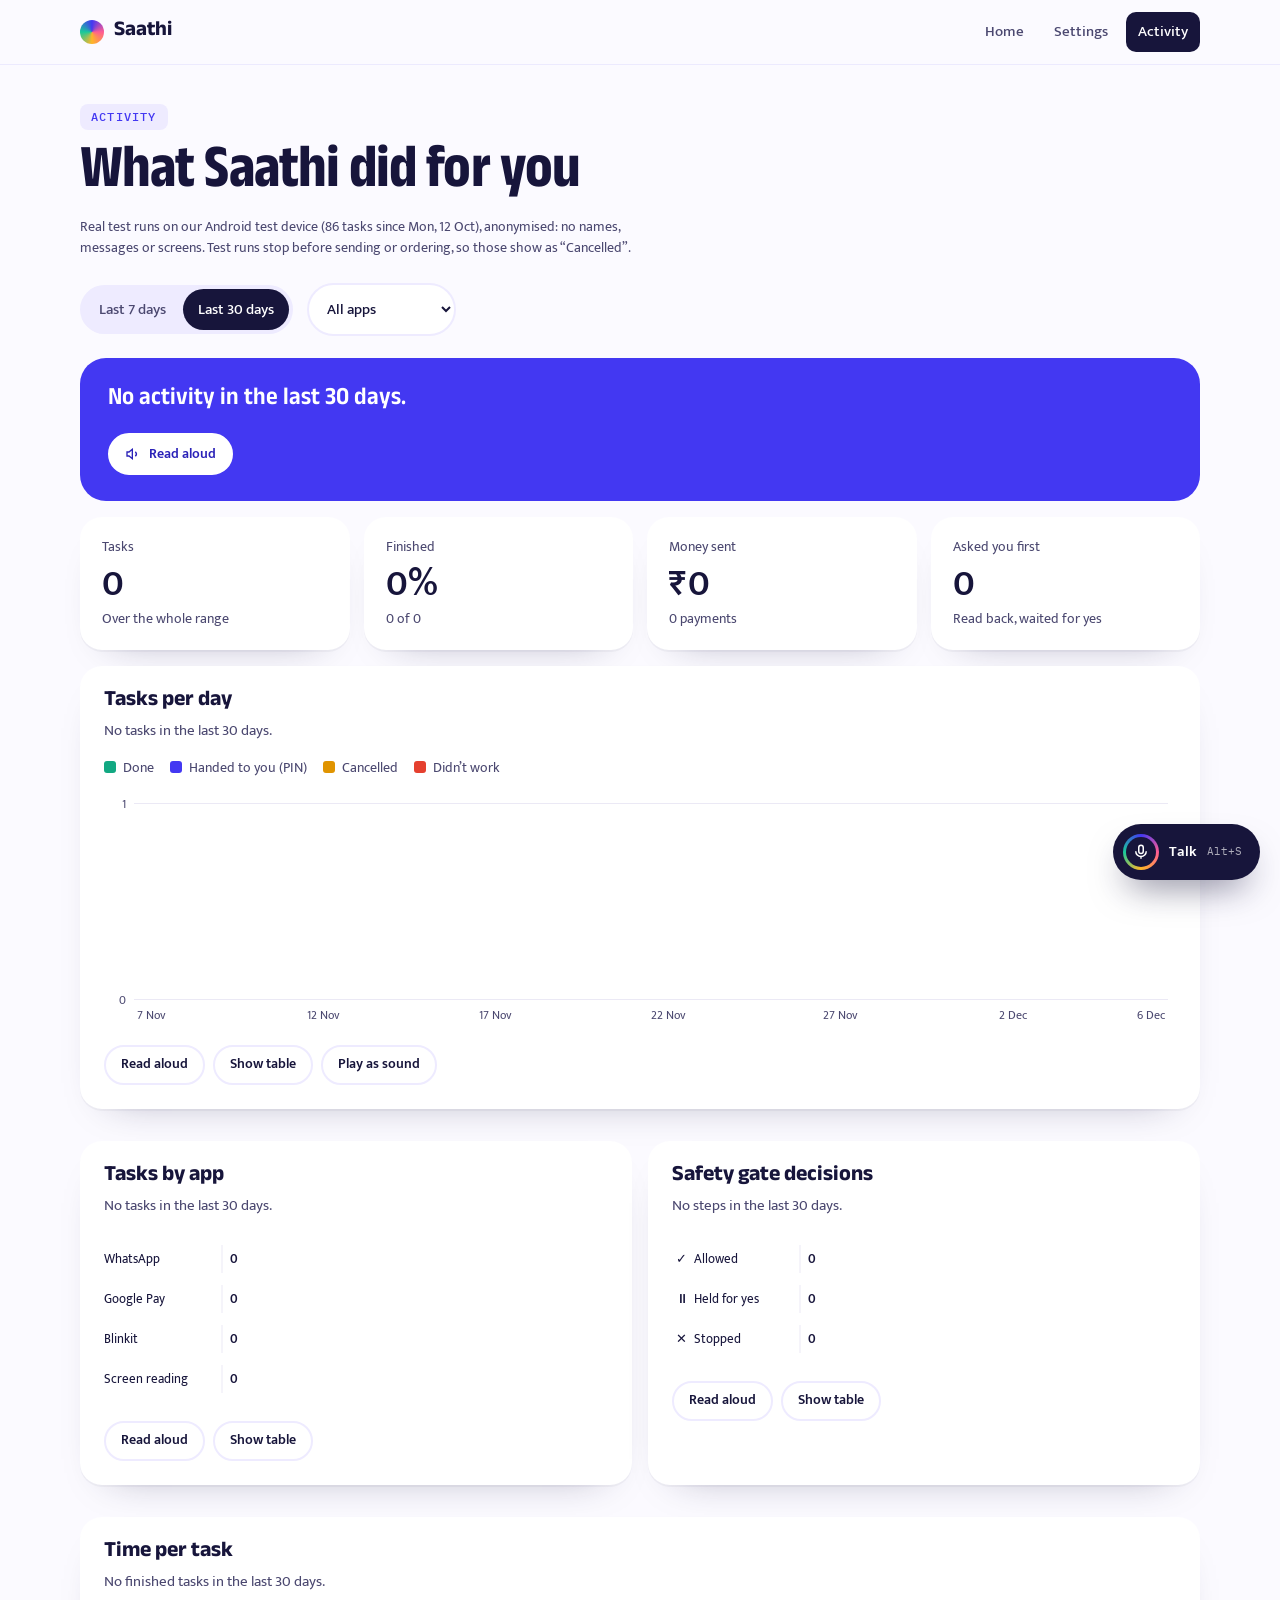
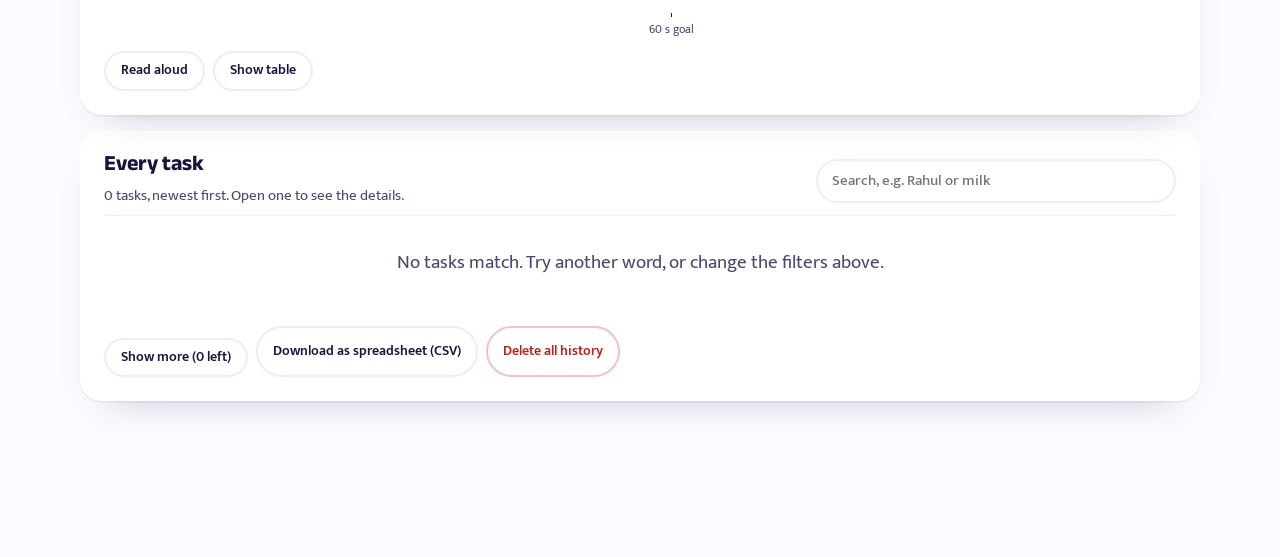
==== commit e8683130: "New services: unread summary, voice controls, follow-ups; website completed Agent / voice - "Kiske m" ====
--- a/site/activity.html
+++ b/site/activity.html
@@ -3,6 +3,11 @@
 <head>
 <meta charset="utf-8">
 <meta name="viewport" content="width=device-width, initial-scale=1">
+<link rel="icon" href="data:image/svg+xml,%3Csvg xmlns=%22http://www.w3.org/2000/svg%22 viewBox=%220 0 64 64%22%3E%3Crect width=%2264%22 height=%2264%22 rx=%2216%22 fill=%22%234338f2%22/%3E%3Ctext x=%2232%22 y=%2244%22 font-size=%2234%22 text-anchor=%22middle%22 fill=%22%23ffb627%22 font-family=%22sans-serif%22 font-weight=%22700%22%3E%E0%A4%B8%3C/text%3E%3C/svg%3E">
+<meta property="og:title" content="Saathi Activity">
+<meta property="og:description" content="Everything Saathi did for you: tasks, payments, safety checks and time taken, with charts you can read, hear and explore by keyboard.">
+<meta property="og:type" content="website">
+<meta name="theme-color" content="#4338f2">
 <title>Saathi Activity</title>
 <meta name="description" content="Everything Saathi did for you: tasks, payments, safety checks and time taken, with charts you can read, hear and explore by keyboard.">
 <link rel="preconnect" href="https://fonts.googleapis.com">
@@ -331,7 +336,8 @@
     }
     return out.sort((a, b) => b.ts - a.ts);
   }
-  const ALL_TASKS = makeTasks();
+  let ALL_TASKS = makeTasks();
+  let REAL = false;
 
   /* ================= state, filters ================= */
   const KEY = 'saathi-settings-v1';
@@ -529,7 +535,7 @@
     const asked = tasks.reduce((s, t) => s + t.holds, 0);
     const scope = appSel === 'all' ? '' : ` in ${appSel}`;
     document.getElementById('summary').textContent = tasks.length
-      ? `${rangeWords()[0].toUpperCase() + rangeWords().slice(1)}, Saathi did ${plural(tasks.length, 'task')} for you${scope}. ${ok} finished, ${cancelled} you cancelled, and ${failed} didn’t work.` + (pays.length ? ` It sent ₹${money} in ${plural(pays.length, 'payment')}, each after your yes.` : '') + (asked ? ` It asked before acting ${plural(asked, 'time')}.` : '')
+      ? `${rangeWords()[0].toUpperCase() + rangeWords().slice(1)}, Saathi did ${plural(tasks.length, 'task')} for you${scope}. ${ok} finished, ${cancelled} ${REAL ? 'stopped at the read-back (test runs never send or order)' : 'you cancelled'}, and ${failed} didn’t work.` + (pays.length ? ` It sent ₹${money} in ${plural(pays.length, 'payment')}, each after your yes.` : '') + (asked ? ` It asked before acting ${plural(asked, 'time')}.` : '')
       : `No activity ${rangeWords()}${scope}.`;
     const pct = tasks.length ? Math.round((ok / tasks.length) * 100) : 0;
     const delta = prev ? (() => { const d = tasks.length - prev.length; return d === 0 ? 'Same as the 7 days before' : `${d > 0 ? '+' : '−'}${Math.abs(d)} vs the 7 days before`; })() : 'Over the whole range';
@@ -662,6 +668,25 @@
 
   render();
 
+  /* Real, anonymised test runs (scripts/export_activity.py → data/activity.json) replace the
+     sample data when present. No names, messages or screens are in that file. */
+  fetch('data/activity.json', { cache: 'no-store' })
+    .then(r => (r.ok ? r.json() : null))
+    .then(d => {
+      if (!d || !Array.isArray(d.tasks) || !d.tasks.length) return;
+      ALL_TASKS = d.tasks.map(t => ({ ...t, ts: new Date(t.ts) })).sort((a, b) => b.ts - a.ts);
+      REAL = true;
+      const first = ALL_TASKS[ALL_TASKS.length - 1].ts;
+      const ageDays = Math.ceil((today - dayStart(first)) / 864e5) + 1;
+      if (ageDays > range) { range = ageDays <= 7 ? 7 : 30; const r = document.getElementById('r' + range); if (r) r.checked = true; }
+      const note = document.querySelector('.proto');
+      if (note) note.textContent = `Real test runs on our Android test device (${ALL_TASKS.length} tasks since ${fmtDay(first)}), anonymised: no names, messages or screens. Test runs stop before sending or ordering, so those show as “Cancelled”.`;
+      const restore = document.getElementById('restore');
+      if (restore) restore.closest('p').hidden = true;
+      render();
+    })
+    .catch(() => {});
+
   /* ================= voice commands (see voice.js) ================= */
   const V = window.SaathiVoice;
   if (!V) return;
